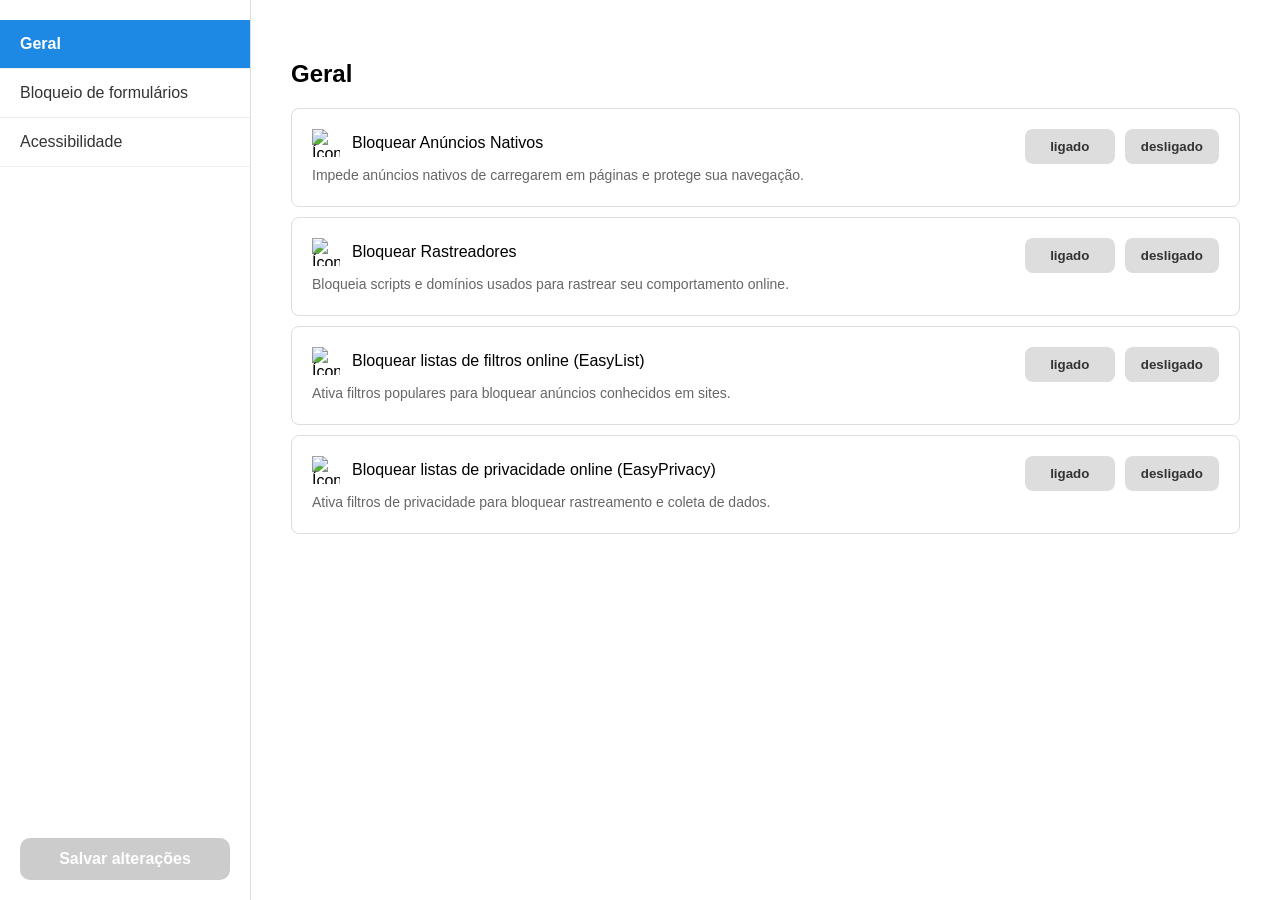
==== options/options.html @ b5ecabc3 "Add files via upload" ====
<!DOCTYPE html>
<html>
<head>
  <meta charset="utf-8">
  <link rel="stylesheet" href="options.css">
</head>
<body>
  <div class="sidebar">
    <div class="menu-item active" data-target="geral">Geral</div>
    <div class="menu-item" data-target="bloqueioFormularios">Bloqueio de formulários</div>
    <div class="menu-item" data-target="acessibilidade">Acessibilidade</div>
    <button id="saveBtn" class="save-button" disabled>Salvar alterações</button>
  </div>
  
  <div class="content">
    <div id="geral" class="section active">
      <h2>Geral</h2>
      <div class="setting">
        <div class="option-meta">
          <div class="option-label">
            <img src="../images/protecao.png" class="option-icon" alt="Ícone">
            <span>Bloquear Anúncios Nativos</span>
          </div>
          <div class="option-desc">Impede anúncios nativos de carregarem em páginas e protege sua navegação.</div>
        </div>
        <div class="toggle-group">
          <button class="toggle-button" data-setting="blockNative" data-value="true">ligado</button>
          <button class="toggle-button" data-setting="blockNative" data-value="false">desligado</button>
        </div>
      </div>
      <div class="setting">
        <div class="option-meta">
          <div class="option-label">
            <img src="../images/rast.png" class="option-icon" alt="Ícone">
            <span>Bloquear Rastreadores</span>
          </div>
          <div class="option-desc">Bloqueia scripts e domínios usados para rastrear seu comportamento online.</div>
        </div>
        <div class="toggle-group">
          <button class="toggle-button" data-setting="blockTrackers" data-value="true">ligado</button>
          <button class="toggle-button" data-setting="blockTrackers" data-value="false">desligado</button>
        </div>
      </div>
      <div class="setting">
        <div class="option-meta">
          <div class="option-label">
            <img src="../images/online.png" class="option-icon" alt="Ícone">
            <span>Bloquear listas de filtros online (EasyList)</span>
          </div>
          <div class="option-desc">Ativa filtros populares para bloquear anúncios conhecidos em sites.</div>
        </div>
        <div class="toggle-group">
          <button class="toggle-button" data-setting="blockEasyList" data-value="true">ligado</button>
          <button class="toggle-button" data-setting="blockEasyList" data-value="false">desligado</button>
        </div>
      </div>
      <div class="setting">
        <div class="option-meta">
          <div class="option-label">
            <img src="../images/online.png" class="option-icon" alt="Ícone">
            <span>Bloquear listas de privacidade online (EasyPrivacy)</span>
          </div>
          <div class="option-desc">Ativa filtros de privacidade para bloquear rastreamento e coleta de dados.</div>
        </div>
        <div class="toggle-group">
          <button class="toggle-button" data-setting="blockEasyPrivacy" data-value="true">ligado</button>
          <button class="toggle-button" data-setting="blockEasyPrivacy" data-value="false">desligado</button>
        </div>
      </div>
    </div>
    <div id="bloqueioFormularios" class="section">
      <h2>Bloqueio de formulários</h2>
      <div class="setting">
        <div class="option-meta">
          <div class="option-label">
            <img src="../images/form.png" class="option-icon" alt="Ícone">
            <span>Bloquear formulários de pagamento</span>
          </div>
          <div class="option-desc">Esmaece e bloqueia formulários que parecem coletar dados de cartão e pagamento.</div>
        </div>
        <div class="toggle-group">
          <button class="toggle-button" data-setting="blockForms" data-value="true">ligado</button>
          <button class="toggle-button" data-setting="blockForms" data-value="false">desligado</button>
        </div>
      </div>
      <div class="setting">
        <div class="option-meta">
          <div class="option-label">
            <img src="../images/form.png" class="option-icon" alt="Ícone">
            <span>Modo rigoroso</span>
          </div>
          <div class="option-desc">Bloqueia todos os formulários da página, independentemente do tipo ou do conteúdo pedido.</div>
        </div>
        <div class="toggle-group">
          <button class="toggle-button" data-setting="strictMode" data-value="true">ligado</button>
          <button class="toggle-button" data-setting="strictMode" data-value="false">desligado</button>
        </div>
      </div>
    </div>
    <div id="acessibilidade" class="section">
      <h2>Acessibilidade</h2>
      <div class="setting">
        <div class="option-meta">
          <div class="option-label">
            <img src="../images/font.png" class="option-icon" alt="Ícone">
            <span>Tamanho da fonte</span>
          </div>
          <div class="option-desc">Escolha um tamanho de fonte maior para a interface. Alternativamente, use a tecla CTRL (control) + roda do mouse para cima ou baixo. </div>
        </div>
        <div class="toggle-group font-size-group">
          <button class="toggle-button" data-setting="fontSize" data-value="1">1</button>
          <button class="toggle-button" data-setting="fontSize" data-value="2">2</button>
          <button class="toggle-button" data-setting="fontSize" data-value="3">3</button>
          <button class="toggle-button" data-setting="fontSize" data-value="4">4</button>
          <button class="toggle-button" data-setting="fontSize" data-value="5">5</button>
        </div>
      </div>
      <div class="setting">
        <div class="option-meta">
          <div class="option-label">
            <img src="../images/dark.png" class="option-icon" alt="Ícone">
            <span>Modo escuro</span>
          </div>
          <div class="option-desc">Troca o tema para fundo preto e textos brancos.</div>
        </div>
        <div class="toggle-group">
          <button class="toggle-button" data-setting="darkMode" data-value="true">ligado</button>
          <button class="toggle-button" data-setting="darkMode" data-value="false">desligado</button>
        </div>
      </div>
      <div class="setting">
        <div class="option-meta">
          <div class="option-label">
            <img src="../images/contrast.png" class="option-icon" alt="Ícone">
            <span>Alto contraste</span>
          </div>
          <div class="option-desc">Define fontes em negrito e delimita layout com linhas visíveis.</div>
        </div>
        <div class="toggle-group">
          <button class="toggle-button" data-setting="highContrast" data-value="true">ligado</button>
          <button class="toggle-button" data-setting="highContrast" data-value="false">desligado</button>
        </div>
      </div>
    </div>
  </div>
  <div id="toastContainer" class="toast-container" aria-live="polite" aria-atomic="true"></div>
  
  <script src="options.js"></script>
</body>
</html>
---- options/options.css ----
﻿body {
  display: flex;
  margin: 0;
  font-family: sans-serif;
  height: 100vh;
  background: #ffffff;
}

.sidebar {
  width: 250px;
  background: #ffffff;
  border-right: 1px solid #ddd;
  padding-top: 20px;
  display: flex;
  flex-direction: column;
}

.save-button {
  margin: 20px;
  margin-top: auto;
  padding: 12px 16px;
  border: none;
  border-radius: 10px;
  background: #1e88e5;
  color: #fff;
  font-size: 16px;
  font-weight: 700;
  cursor: pointer;
}

.save-button:disabled {
  background: #ccc;
  cursor: not-allowed;
}

.save-button.active {
  background: #0d47a1;
}

.menu-item {
  padding: 15px 20px;
  cursor: pointer;
  border-bottom: 1px solid #eee;
  color: #333;
}

.menu-item:hover {
  background: #E3F2FD;
}

.menu-item.active {
  background: #1E88E5;
  color: white;
  font-weight: bold;
}

.content {
  flex: 1;
  padding: 40px;
  position: relative;
}

.toast-container {
  position: absolute;
  bottom: 20px;
  right: 20px;
  display: flex;
  flex-direction: column;
  gap: 12px;
  z-index: 20;
}

.toast {
  min-width: 240px;
  max-width: 320px;
  padding: 14px 16px;
  border-radius: 12px;
  background: rgba(30, 136, 229, 0.96);
  color: white;
  box-shadow: 0 12px 30px rgba(0,0,0,0.18);
  font-size: 14px;
  font-weight: 600;
  opacity: 0;
  transform: translateY(16px);
  animation: toast-in 0.28s ease forwards;
}

.toast.toast-success {
  background: #43A047;
}

.toast.toast-warning {
  background: #F57C00;
}

@keyframes toast-in {
  to {
    opacity: 1;
    transform: translateY(0);
  }
}

@keyframes toast-out {
  from {
    opacity: 1;
    transform: translateY(0);
  }
  to {
    opacity: 0;
    transform: translateY(12px);
  }
}

.section {
  display: none;
}

.section.active {
  display: block;
}

.setting {
  display: flex;
  justify-content: space-between;
  align-items: flex-start;
  background: #ffffff;
  padding: 20px;
  margin-bottom: 10px;
  border: 1px solid #ddd;
  border-radius: 8px;
}

.option-meta {
  display: flex;
  flex-direction: column;
  gap: 8px;
  max-width: 68%;
}

.option-label {
  display: flex;
  align-items: center;
  gap: 12px;
  font-size: 16px;
}

.option-desc {
  color: #666;
  font-size: 14px;
  line-height: 1.5;
}

.option-icon {
  width: 28px;
  height: 28px;
  object-fit: contain;
}

.toggle-group {
  display: inline-flex;
  gap: 10px;
}

.toggle-button {
  padding: 10px 16px;
  border: none;
  border-radius: 8px;
  background: #ddd;
  color: #333;
  cursor: pointer;
  min-width: 90px;
  font-weight: bold;
}

.toggle-button.on.active {
  background: #43A047;
  color: white;
}

.toggle-button.off.active {
  background: #E53935;
  color: white;
}

.font-size-group .toggle-button {
  width: 36px;
  min-width: 36px;
  padding: 10px 0;
  border-radius: 8px;
  font-size: 14px;
}

body.font-size-1 { font-size: 14px; }
body.font-size-2 { font-size: 16px; }
body.font-size-3 { font-size: 18px; }
body.font-size-4 { font-size: 20px; }
body.font-size-5 { font-size: 22px; }

body.dark-mode {
  background: #000;
  color: #fff;
}

body.dark-mode .sidebar {
  background: #111;
  border-right-color: #444;
}

body.dark-mode .menu-item {
  color: #ddd;
}

body.dark-mode .menu-item:hover {
  background: #222;
}

body.dark-mode .menu-item.active {
  background: #1e88e5;
}

body.dark-mode .content {
  background: #090909;
}

body.dark-mode .setting {
  background: #111;
  border-color: #444;
}

body.dark-mode .option-desc {
  color: #ccc;
}

body.high-contrast .option-label span,
body.high-contrast .toggle-button,
body.high-contrast .menu-item {
  font-weight: 800;
}

body.high-contrast .setting {
  border-width: 2px;
  border-color: #000;
}

body.high-contrast .menu-item:hover,
body.high-contrast .menu-item.active {
  outline: 2px solid #000;
}
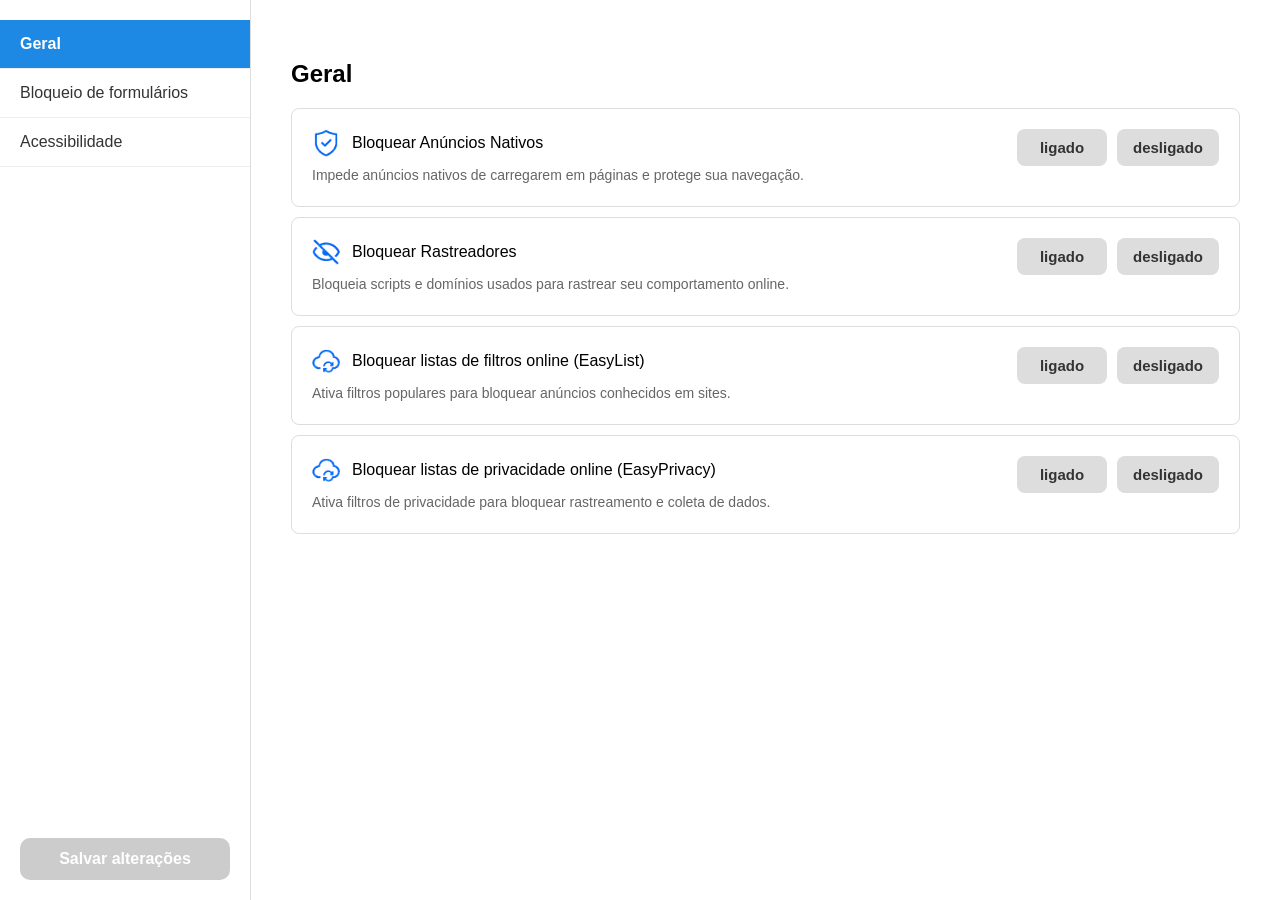
==== commit eb319ed4: "Add files via upload" ====
--- a/options/options.html
+++ b/options/options.html
@@ -18,7 +18,7 @@
       <div class="setting">
         <div class="option-meta">
           <div class="option-label">
-            <img src="../images/protecao.png" class="option-icon" alt="Ícone">
+            <img src="../Images/protecao.png" class="option-icon" alt="Ícone">
             <span>Bloquear Anúncios Nativos</span>
           </div>
           <div class="option-desc">Impede anúncios nativos de carregarem em páginas e protege sua navegação.</div>
@@ -31,7 +31,7 @@
       <div class="setting">
         <div class="option-meta">
           <div class="option-label">
-            <img src="../images/rast.png" class="option-icon" alt="Ícone">
+            <img src="../Images/rast.png" class="option-icon" alt="Ícone">
             <span>Bloquear Rastreadores</span>
           </div>
           <div class="option-desc">Bloqueia scripts e domínios usados para rastrear seu comportamento online.</div>
@@ -44,7 +44,7 @@
       <div class="setting">
         <div class="option-meta">
           <div class="option-label">
-            <img src="../images/online.png" class="option-icon" alt="Ícone">
+            <img src="../Images/online.png" class="option-icon" alt="Ícone">
             <span>Bloquear listas de filtros online (EasyList)</span>
           </div>
           <div class="option-desc">Ativa filtros populares para bloquear anúncios conhecidos em sites.</div>
@@ -57,7 +57,7 @@
       <div class="setting">
         <div class="option-meta">
           <div class="option-label">
-            <img src="../images/online.png" class="option-icon" alt="Ícone">
+            <img src="../Images/online.png" class="option-icon" alt="Ícone">
             <span>Bloquear listas de privacidade online (EasyPrivacy)</span>
           </div>
           <div class="option-desc">Ativa filtros de privacidade para bloquear rastreamento e coleta de dados.</div>
@@ -73,7 +73,7 @@
       <div class="setting">
         <div class="option-meta">
           <div class="option-label">
-            <img src="../images/form.png" class="option-icon" alt="Ícone">
+            <img src="../Images/form.png" class="option-icon" alt="Ícone">
             <span>Bloquear formulários de pagamento</span>
           </div>
           <div class="option-desc">Esmaece e bloqueia formulários que parecem coletar dados de cartão e pagamento.</div>
@@ -86,7 +86,7 @@
       <div class="setting">
         <div class="option-meta">
           <div class="option-label">
-            <img src="../images/form.png" class="option-icon" alt="Ícone">
+            <img src="../Images/form.png" class="option-icon" alt="Ícone">
             <span>Modo rigoroso</span>
           </div>
           <div class="option-desc">Bloqueia todos os formulários da página, independentemente do tipo ou do conteúdo pedido.</div>
@@ -102,7 +102,7 @@
       <div class="setting">
         <div class="option-meta">
           <div class="option-label">
-            <img src="../images/font.png" class="option-icon" alt="Ícone">
+            <img src="../Images/font.png" class="option-icon" alt="Ícone">
             <span>Tamanho da fonte</span>
           </div>
           <div class="option-desc">Escolha um tamanho de fonte maior para a interface. Alternativamente, use a tecla CTRL (control) + roda do mouse para cima ou baixo. </div>
@@ -118,7 +118,7 @@
       <div class="setting">
         <div class="option-meta">
           <div class="option-label">
-            <img src="../images/dark.png" class="option-icon" alt="Ícone">
+            <img src="../Images/dark.png" class="option-icon" alt="Ícone">
             <span>Modo escuro</span>
           </div>
           <div class="option-desc">Troca o tema para fundo preto e textos brancos.</div>
@@ -131,7 +131,7 @@
       <div class="setting">
         <div class="option-meta">
           <div class="option-label">
-            <img src="../images/contrast.png" class="option-icon" alt="Ícone">
+            <img src="../Images/contrast.png" class="option-icon" alt="Ícone">
             <span>Alto contraste</span>
           </div>
           <div class="option-desc">Define fontes em negrito e delimita layout com linhas visíveis.</div>
--- a/options/options.css
+++ b/options/options.css
@@ -2,6 +2,7 @@
   display: flex;
   margin: 0;
   font-family: sans-serif;
+  font-size: 16px;
   height: 100vh;
   background: #ffffff;
 }
@@ -18,12 +19,12 @@
 .save-button {
   margin: 20px;
   margin-top: auto;
-  padding: 12px 16px;
+  padding: 0.75rem 1rem;
   border: none;
   border-radius: 10px;
   background: #1e88e5;
   color: #fff;
-  font-size: 16px;
+  font-size: 1rem;
   font-weight: 700;
   cursor: pointer;
 }
@@ -73,15 +74,15 @@
 .toast {
   min-width: 240px;
   max-width: 320px;
-  padding: 14px 16px;
+  padding: 0.875rem 1rem;
   border-radius: 12px;
   background: rgba(30, 136, 229, 0.96);
   color: white;
-  box-shadow: 0 12px 30px rgba(0,0,0,0.18);
-  font-size: 14px;
+  box-shadow: 0 0.75rem 1.875rem rgba(0,0,0,0.18);
+  font-size: 0.875rem;
   font-weight: 600;
   opacity: 0;
-  transform: translateY(16px);
+  transform: translateY(1rem);
   animation: toast-in 0.28s ease forwards;
 }
 
@@ -140,35 +141,36 @@
 .option-label {
   display: flex;
   align-items: center;
-  gap: 12px;
-  font-size: 16px;
+  gap: 0.75rem;
+  font-size: 1rem;
 }
 
 .option-desc {
   color: #666;
-  font-size: 14px;
+  font-size: 0.875rem;
   line-height: 1.5;
 }
 
 .option-icon {
-  width: 28px;
-  height: 28px;
+  width: 1.75rem;
+  height: 1.75rem;
   object-fit: contain;
 }
 
 .toggle-group {
   display: inline-flex;
-  gap: 10px;
+  gap: 0.625rem;
 }
 
 .toggle-button {
-  padding: 10px 16px;
+  padding: 0.625rem 1rem;
   border: none;
   border-radius: 8px;
   background: #ddd;
   color: #333;
   cursor: pointer;
-  min-width: 90px;
+  min-width: 5.625rem;
+  font-size: 0.9375rem;
   font-weight: bold;
 }
 
@@ -183,18 +185,18 @@
 }
 
 .font-size-group .toggle-button {
-  width: 36px;
-  min-width: 36px;
-  padding: 10px 0;
+  width: 2.25rem;
+  min-width: 2.25rem;
+  padding: 0.625rem 0;
   border-radius: 8px;
-  font-size: 14px;
-}
-
-body.font-size-1 { font-size: 14px; }
-body.font-size-2 { font-size: 16px; }
-body.font-size-3 { font-size: 18px; }
-body.font-size-4 { font-size: 20px; }
-body.font-size-5 { font-size: 22px; }
+  font-size: 0.875rem;
+}
+
+body.font-size-1 { font-size: 0.875rem; }
+body.font-size-2 { font-size: 1rem; }
+body.font-size-3 { font-size: 1.125rem; }
+body.font-size-4 { font-size: 1.25rem; }
+body.font-size-5 { font-size: 1.375rem; }
 
 body.dark-mode {
   background: #000;
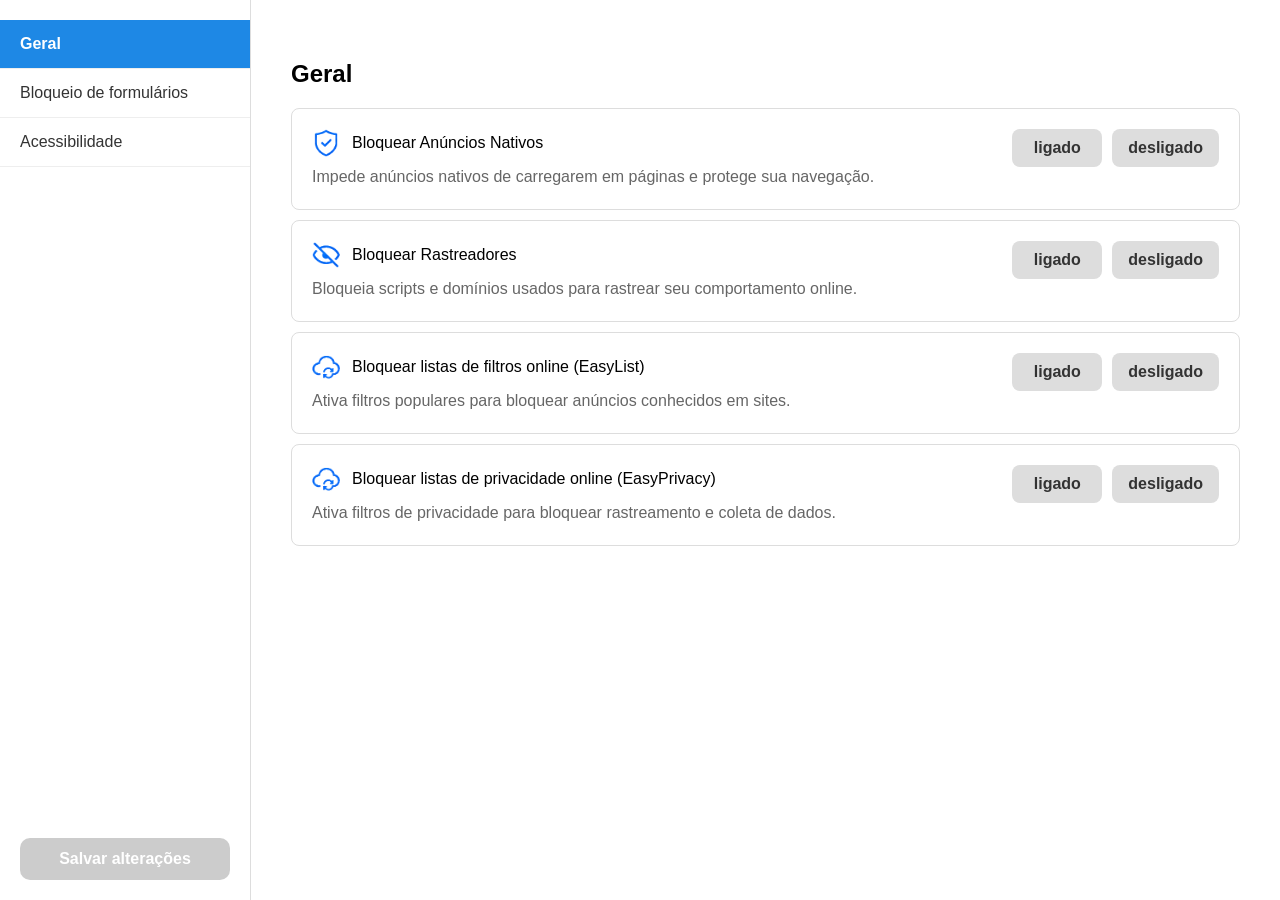
==== commit 419c0f04: "Add files via upload" ====
--- a/options/options.html
+++ b/options/options.html
@@ -1,10 +1,11 @@
 <!DOCTYPE html>
-<html>
+<html lang="pt-BR">
 <head>
   <meta charset="utf-8">
   <link rel="stylesheet" href="options.css">
 </head>
 <body>
+  <!-- Painel lateral de navegação das configurações -->
   <div class="sidebar">
     <div class="menu-item active" data-target="geral">Geral</div>
     <div class="menu-item" data-target="bloqueioFormularios">Bloqueio de formulários</div>
@@ -145,6 +146,7 @@
   </div>
   <div id="toastContainer" class="toast-container" aria-live="polite" aria-atomic="true"></div>
   
+  <!-- Carrega o script que controla estados, armazenamento e UI das opções -->
   <script src="options.js"></script>
 </body>
 </html>
--- a/options/options.css
+++ b/options/options.css
@@ -1,4 +1,5 @@
-﻿body {
+﻿/* Estilos principais da página de opções */
+body {
   display: flex;
   margin: 0;
   font-family: sans-serif;
@@ -112,6 +113,7 @@
   }
 }
 
+/* Seções de aba escondidas por padrão e exibidas quando ativas */
 .section {
   display: none;
 }
@@ -142,12 +144,12 @@
   display: flex;
   align-items: center;
   gap: 0.75rem;
-  font-size: 1rem;
+  /*font-size: 1.3rem;*/
 }
 
 .option-desc {
   color: #666;
-  font-size: 0.875rem;
+  /*font-size: 1.1rem;*/
   line-height: 1.5;
 }
 
@@ -170,7 +172,7 @@
   color: #333;
   cursor: pointer;
   min-width: 5.625rem;
-  font-size: 0.9375rem;
+  font-size: 1rem;
   font-weight: bold;
 }
 
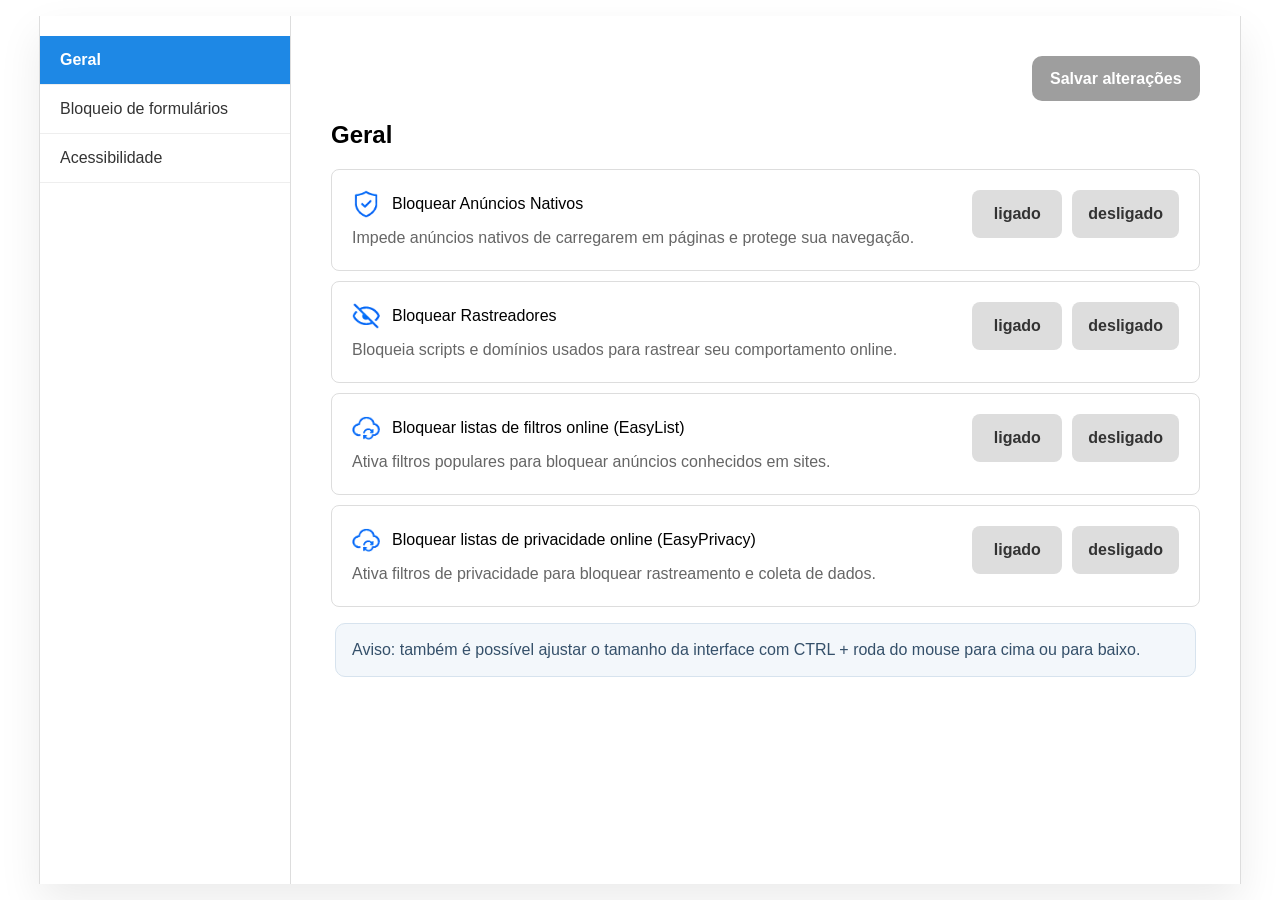
==== commit 44cd73e1: "Add files via upload" ====
--- a/options/options.html
+++ b/options/options.html
@@ -5,21 +5,25 @@
   <link rel="stylesheet" href="options.css">
 </head>
 <body>
-  <!-- Painel lateral de navegação das configurações -->
-  <div class="sidebar">
-    <div class="menu-item active" data-target="geral">Geral</div>
-    <div class="menu-item" data-target="bloqueioFormularios">Bloqueio de formulários</div>
-    <div class="menu-item" data-target="acessibilidade">Acessibilidade</div>
-    <button id="saveBtn" class="save-button" disabled>Salvar alterações</button>
-  </div>
-  
-  <div class="content">
-    <div id="geral" class="section active">
+  <div class="page-shell">
+    <!-- Painel lateral de navegação das configurações -->
+    <div class="sidebar">
+      <div class="menu-item active" data-target="geral">Geral</div>
+      <div class="menu-item" data-target="bloqueioFormularios">Bloqueio de formulários</div>
+      <div class="menu-item" data-target="acessibilidade">Acessibilidade</div>
+    </div>
+
+    <div class="content">
+      <div class="content-actions">
+        <button id="saveBtn" class="save-button" disabled>Salvar alterações</button>
+      </div>
+
+      <div id="geral" class="section active">
       <h2>Geral</h2>
       <div class="setting">
         <div class="option-meta">
           <div class="option-label">
-            <img src="../Images/protecao.png" class="option-icon" alt="Ícone">
+            <img src="../Images/protecao.png" class="option-icon" alt="Ícone de proteção contra anúncios nativos">
             <span>Bloquear Anúncios Nativos</span>
           </div>
           <div class="option-desc">Impede anúncios nativos de carregarem em páginas e protege sua navegação.</div>
@@ -32,7 +36,7 @@
       <div class="setting">
         <div class="option-meta">
           <div class="option-label">
-            <img src="../Images/rast.png" class="option-icon" alt="Ícone">
+            <img src="../Images/rast.png" class="option-icon" alt="Ícone de rastreador bloqueado">
             <span>Bloquear Rastreadores</span>
           </div>
           <div class="option-desc">Bloqueia scripts e domínios usados para rastrear seu comportamento online.</div>
@@ -45,7 +49,7 @@
       <div class="setting">
         <div class="option-meta">
           <div class="option-label">
-            <img src="../Images/online.png" class="option-icon" alt="Ícone">
+            <img src="../Images/online.png" class="option-icon" alt="Ícone de lista de filtros online (EasyList)">
             <span>Bloquear listas de filtros online (EasyList)</span>
           </div>
           <div class="option-desc">Ativa filtros populares para bloquear anúncios conhecidos em sites.</div>
@@ -58,7 +62,7 @@
       <div class="setting">
         <div class="option-meta">
           <div class="option-label">
-            <img src="../Images/online.png" class="option-icon" alt="Ícone">
+            <img src="../Images/online.png" class="option-icon" alt="Ícone de privacidade online (EasyPrivacy)">
             <span>Bloquear listas de privacidade online (EasyPrivacy)</span>
           </div>
           <div class="option-desc">Ativa filtros de privacidade para bloquear rastreamento e coleta de dados.</div>
@@ -68,13 +72,13 @@
           <button class="toggle-button" data-setting="blockEasyPrivacy" data-value="false">desligado</button>
         </div>
       </div>
-    </div>
-    <div id="bloqueioFormularios" class="section">
+      </div>
+      <div id="bloqueioFormularios" class="section">
       <h2>Bloqueio de formulários</h2>
       <div class="setting">
         <div class="option-meta">
           <div class="option-label">
-            <img src="../Images/form.png" class="option-icon" alt="Ícone">
+            <img src="../Images/form.png" class="option-icon" alt="Ícone de formulário de pagamento">
             <span>Bloquear formulários de pagamento</span>
           </div>
           <div class="option-desc">Esmaece e bloqueia formulários que parecem coletar dados de cartão e pagamento.</div>
@@ -87,7 +91,7 @@
       <div class="setting">
         <div class="option-meta">
           <div class="option-label">
-            <img src="../Images/form.png" class="option-icon" alt="Ícone">
+            <img src="../Images/form.png" class="option-icon" alt="Ícone de modo rigoroso">
             <span>Modo rigoroso</span>
           </div>
           <div class="option-desc">Bloqueia todos os formulários da página, independentemente do tipo ou do conteúdo pedido.</div>
@@ -97,16 +101,16 @@
           <button class="toggle-button" data-setting="strictMode" data-value="false">desligado</button>
         </div>
       </div>
-    </div>
-    <div id="acessibilidade" class="section">
+      </div>
+      <div id="acessibilidade" class="section">
       <h2>Acessibilidade</h2>
       <div class="setting">
         <div class="option-meta">
           <div class="option-label">
-            <img src="../Images/font.png" class="option-icon" alt="Ícone">
+            <img src="../Images/font.png" class="option-icon" alt="Ícone de tamanho de fonte">
             <span>Tamanho da fonte</span>
           </div>
-          <div class="option-desc">Escolha um tamanho de fonte maior para a interface. Alternativamente, use a tecla CTRL (control) + roda do mouse para cima ou baixo. </div>
+          <div class="option-desc">Escolha um tamanho de fonte maior para a interface.</div>
         </div>
         <div class="toggle-group font-size-group">
           <button class="toggle-button" data-setting="fontSize" data-value="1">1</button>
@@ -119,7 +123,7 @@
       <div class="setting">
         <div class="option-meta">
           <div class="option-label">
-            <img src="../Images/dark.png" class="option-icon" alt="Ícone">
+            <img src="../Images/dark.png" class="option-icon" alt="Ícone de modo escuro">
             <span>Modo escuro</span>
           </div>
           <div class="option-desc">Troca o tema para fundo preto e textos brancos.</div>
@@ -132,7 +136,7 @@
       <div class="setting">
         <div class="option-meta">
           <div class="option-label">
-            <img src="../Images/contrast.png" class="option-icon" alt="Ícone">
+            <img src="../Images/contrast.png" class="option-icon" alt="Ícone de alto contraste">
             <span>Alto contraste</span>
           </div>
           <div class="option-desc">Define fontes em negrito e delimita layout com linhas visíveis.</div>
@@ -142,6 +146,8 @@
           <button class="toggle-button" data-setting="highContrast" data-value="false">desligado</button>
         </div>
       </div>
+      </div>
+      <p class="accessibility-note">Aviso: também é possível ajustar o tamanho da interface com CTRL + roda do mouse para cima ou para baixo.</p>
     </div>
   </div>
   <div id="toastContainer" class="toast-container" aria-live="polite" aria-atomic="true"></div>
--- a/options/options.css
+++ b/options/options.css
@@ -1,11 +1,25 @@
 ﻿/* Estilos principais da página de opções */
 body {
   display: flex;
+  justify-content: center;
+  align-items: stretch;
   margin: 0;
   font-family: sans-serif;
   font-size: 16px;
   height: 100vh;
   background: #ffffff;
+  box-sizing: border-box;
+  padding: 16px;
+}
+
+.page-shell {
+  width: min(1200px, 100%);
+  min-height: calc(100vh - 32px);
+  display: flex;
+  background: #ffffff;
+  border-left: 1px solid #ddd;
+  border-right: 1px solid #ddd;
+  box-shadow: 0 18px 40px rgba(0, 0, 0, 0.08);
 }
 
 .sidebar {
@@ -17,13 +31,17 @@
   flex-direction: column;
 }
 
+.content-actions {
+  display: flex;
+  justify-content: flex-end;
+  margin-bottom: 18px;
+}
+
 .save-button {
-  margin: 20px;
-  margin-top: auto;
-  padding: 0.75rem 1rem;
+  padding: 0.85rem 1.15rem;
   border: none;
   border-radius: 10px;
-  background: #1e88e5;
+  background: #2e7d32;
   color: #fff;
   font-size: 1rem;
   font-weight: 700;
@@ -31,12 +49,12 @@
 }
 
 .save-button:disabled {
-  background: #ccc;
+  background: #9e9e9e;
   cursor: not-allowed;
 }
 
 .save-button.active {
-  background: #0d47a1;
+  background: #2e7d32;
 }
 
 .menu-item {
@@ -60,6 +78,7 @@
   flex: 1;
   padding: 40px;
   position: relative;
+  overflow: auto;
 }
 
 .toast-container {
@@ -133,6 +152,16 @@
   border-radius: 8px;
 }
 
+.accessibility-note {
+  margin: 16px 4px 0;
+  padding: 14px 16px;
+  border-radius: 10px;
+  background: #f3f7fb;
+  color: #35506a;
+  border: 1px solid #d7e3ee;
+  line-height: 1.5;
+}
+
 .option-meta {
   display: flex;
   flex-direction: column;
@@ -165,13 +194,14 @@
 }
 
 .toggle-button {
-  padding: 0.625rem 1rem;
+  padding: 0.95rem 1rem;
   border: none;
   border-radius: 8px;
   background: #ddd;
   color: #333;
   cursor: pointer;
   min-width: 5.625rem;
+  min-height: 3rem;
   font-size: 1rem;
   font-weight: bold;
 }
@@ -250,3 +280,73 @@
 body.high-contrast .menu-item.active {
   outline: 2px solid #000;
 }
+
+@media (max-width: 900px) {
+  body {
+    padding: 8px;
+  }
+
+  .page-shell {
+    width: 100%;
+    min-height: calc(100vh - 16px);
+  }
+
+  .sidebar {
+    width: 220px;
+  }
+
+  .content {
+    padding: 24px;
+  }
+}
+
+@media (max-width: 720px) {
+  body {
+    padding: 0;
+  }
+
+  .page-shell {
+    min-height: 100vh;
+    flex-direction: column;
+    border-left: 1px solid #ddd;
+    border-right: 1px solid #ddd;
+  }
+
+  .sidebar {
+    width: 100%;
+    border-right: none;
+    border-bottom: 1px solid #ddd;
+    padding-top: 0;
+  }
+
+  .content {
+    padding: 20px 16px 24px;
+  }
+
+  .content-actions {
+    margin-bottom: 14px;
+  }
+
+  .save-button {
+    width: 100%;
+    max-width: 260px;
+  }
+
+  .setting {
+    flex-direction: column;
+    gap: 16px;
+  }
+
+  .option-meta {
+    max-width: 100%;
+  }
+
+  .toggle-group {
+    width: 100%;
+    flex-wrap: wrap;
+  }
+
+  .toggle-button {
+    flex: 1 1 140px;
+  }
+}
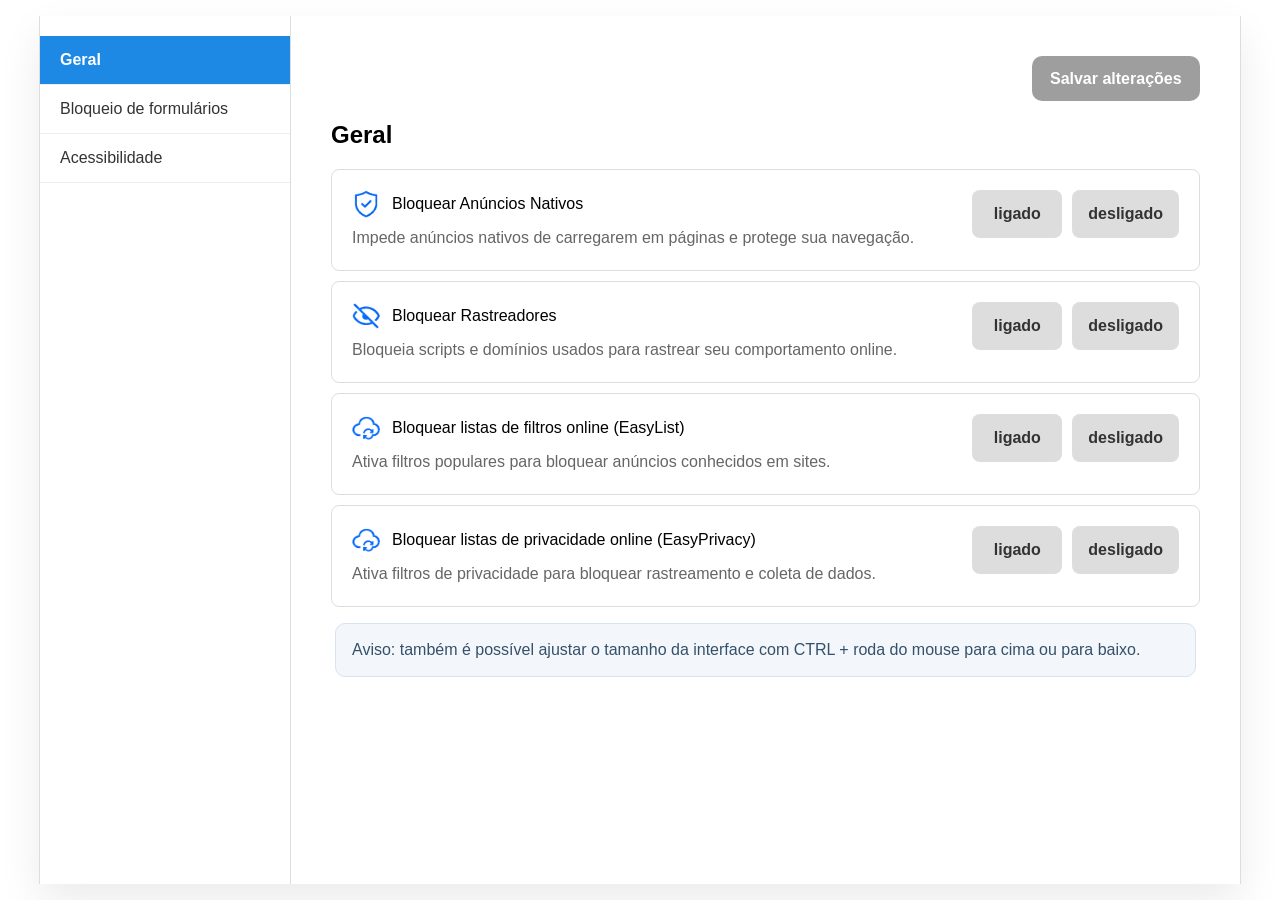
==== commit 6615be39: "Add files via upload" ====
--- a/options/options.html
+++ b/options/options.html
@@ -2,6 +2,7 @@
 <html lang="pt-BR">
 <head>
   <meta charset="utf-8">
+  <title>Navego - Configurações</title>
   <link rel="stylesheet" href="options.css">
 </head>
 <body>
@@ -15,7 +16,7 @@
 
     <div class="content">
       <div class="content-actions">
-        <button id="saveBtn" class="save-button" disabled>Salvar alterações</button>
+        <button id="saveBtn" class="save-button" aria-label="Salvar alterações" disabled>Salvar alterações</button>
       </div>
 
       <div id="geral" class="section active">
@@ -29,8 +30,8 @@
           <div class="option-desc">Impede anúncios nativos de carregarem em páginas e protege sua navegação.</div>
         </div>
         <div class="toggle-group">
-          <button class="toggle-button" data-setting="blockNative" data-value="true">ligado</button>
-          <button class="toggle-button" data-setting="blockNative" data-value="false">desligado</button>
+          <button class="toggle-button" data-setting="blockNative" data-value="true" aria-label="Bloquear Anúncios Nativos: ligado">ligado</button>
+          <button class="toggle-button" data-setting="blockNative" data-value="false" aria-label="Bloquear Anúncios Nativos: desligado">desligado</button>
         </div>
       </div>
       <div class="setting">
@@ -42,8 +43,8 @@
           <div class="option-desc">Bloqueia scripts e domínios usados para rastrear seu comportamento online.</div>
         </div>
         <div class="toggle-group">
-          <button class="toggle-button" data-setting="blockTrackers" data-value="true">ligado</button>
-          <button class="toggle-button" data-setting="blockTrackers" data-value="false">desligado</button>
+          <button class="toggle-button" data-setting="blockTrackers" data-value="true" aria-label="Bloquear Rastreadores: ligado">ligado</button>
+          <button class="toggle-button" data-setting="blockTrackers" data-value="false" aria-label="Bloquear Rastreadores: desligado">desligado</button>
         </div>
       </div>
       <div class="setting">
@@ -55,8 +56,8 @@
           <div class="option-desc">Ativa filtros populares para bloquear anúncios conhecidos em sites.</div>
         </div>
         <div class="toggle-group">
-          <button class="toggle-button" data-setting="blockEasyList" data-value="true">ligado</button>
-          <button class="toggle-button" data-setting="blockEasyList" data-value="false">desligado</button>
+          <button class="toggle-button" data-setting="blockEasyList" data-value="true" aria-label="Bloquear listas de filtros online (EasyList): ligado">ligado</button>
+          <button class="toggle-button" data-setting="blockEasyList" data-value="false" aria-label="Bloquear listas de filtros online (EasyList): desligado">desligado</button>
         </div>
       </div>
       <div class="setting">
@@ -68,8 +69,8 @@
           <div class="option-desc">Ativa filtros de privacidade para bloquear rastreamento e coleta de dados.</div>
         </div>
         <div class="toggle-group">
-          <button class="toggle-button" data-setting="blockEasyPrivacy" data-value="true">ligado</button>
-          <button class="toggle-button" data-setting="blockEasyPrivacy" data-value="false">desligado</button>
+          <button class="toggle-button" data-setting="blockEasyPrivacy" data-value="true" aria-label="Bloquear listas de privacidade online (EasyPrivacy): ligado">ligado</button>
+          <button class="toggle-button" data-setting="blockEasyPrivacy" data-value="false" aria-label="Bloquear listas de privacidade online (EasyPrivacy): desligado">desligado</button>
         </div>
       </div>
       </div>
@@ -84,8 +85,8 @@
           <div class="option-desc">Esmaece e bloqueia formulários que parecem coletar dados de cartão e pagamento.</div>
         </div>
         <div class="toggle-group">
-          <button class="toggle-button" data-setting="blockForms" data-value="true">ligado</button>
-          <button class="toggle-button" data-setting="blockForms" data-value="false">desligado</button>
+          <button class="toggle-button" data-setting="blockForms" data-value="true" aria-label="Bloquear formulários de pagamento: ligado">ligado</button>
+          <button class="toggle-button" data-setting="blockForms" data-value="false" aria-label="Bloquear formulários de pagamento: desligado">desligado</button>
         </div>
       </div>
       <div class="setting">
@@ -97,8 +98,8 @@
           <div class="option-desc">Bloqueia todos os formulários da página, independentemente do tipo ou do conteúdo pedido.</div>
         </div>
         <div class="toggle-group">
-          <button class="toggle-button" data-setting="strictMode" data-value="true">ligado</button>
-          <button class="toggle-button" data-setting="strictMode" data-value="false">desligado</button>
+          <button class="toggle-button" data-setting="strictMode" data-value="true" aria-label="Modo rigoroso: ligado">ligado</button>
+          <button class="toggle-button" data-setting="strictMode" data-value="false" aria-label="Modo rigoroso: desligado">desligado</button>
         </div>
       </div>
       </div>
@@ -113,11 +114,11 @@
           <div class="option-desc">Escolha um tamanho de fonte maior para a interface.</div>
         </div>
         <div class="toggle-group font-size-group">
-          <button class="toggle-button" data-setting="fontSize" data-value="1">1</button>
-          <button class="toggle-button" data-setting="fontSize" data-value="2">2</button>
-          <button class="toggle-button" data-setting="fontSize" data-value="3">3</button>
-          <button class="toggle-button" data-setting="fontSize" data-value="4">4</button>
-          <button class="toggle-button" data-setting="fontSize" data-value="5">5</button>
+          <button class="toggle-button" data-setting="fontSize" data-value="1" aria-label="Tamanho de fonte 1">1</button>
+          <button class="toggle-button" data-setting="fontSize" data-value="2" aria-label="Tamanho de fonte 2">2</button>
+          <button class="toggle-button" data-setting="fontSize" data-value="3" aria-label="Tamanho de fonte 3">3</button>
+          <button class="toggle-button" data-setting="fontSize" data-value="4" aria-label="Tamanho de fonte 4">4</button>
+          <button class="toggle-button" data-setting="fontSize" data-value="5" aria-label="Tamanho de fonte 5">5</button>
         </div>
       </div>
       <div class="setting">
@@ -129,8 +130,8 @@
           <div class="option-desc">Troca o tema para fundo preto e textos brancos.</div>
         </div>
         <div class="toggle-group">
-          <button class="toggle-button" data-setting="darkMode" data-value="true">ligado</button>
-          <button class="toggle-button" data-setting="darkMode" data-value="false">desligado</button>
+          <button class="toggle-button" data-setting="darkMode" data-value="true" aria-label="Modo escuro: ligado">ligado</button>
+          <button class="toggle-button" data-setting="darkMode" data-value="false" aria-label="Modo escuro: desligado">desligado</button>
         </div>
       </div>
       <div class="setting">
@@ -142,8 +143,8 @@
           <div class="option-desc">Define fontes em negrito e delimita layout com linhas visíveis.</div>
         </div>
         <div class="toggle-group">
-          <button class="toggle-button" data-setting="highContrast" data-value="true">ligado</button>
-          <button class="toggle-button" data-setting="highContrast" data-value="false">desligado</button>
+          <button class="toggle-button" data-setting="highContrast" data-value="true" aria-label="Alto contraste: ligado">ligado</button>
+          <button class="toggle-button" data-setting="highContrast" data-value="false" aria-label="Alto contraste: desligado">desligado</button>
         </div>
       </div>
       </div>
